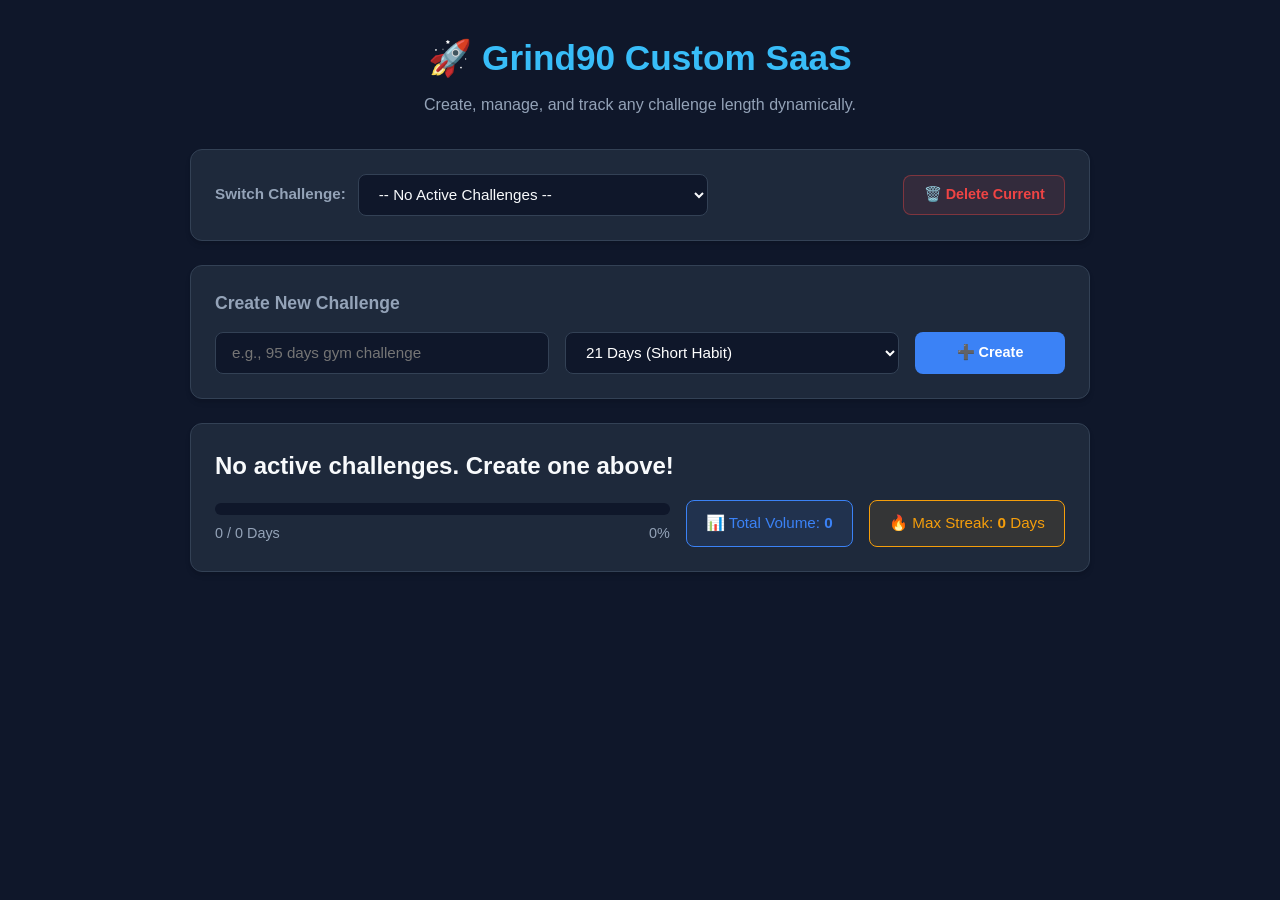
==== index.html @ 7df3acfc "First commit - Grind90 Live Build" ====
<!DOCTYPE html>
<html lang="en">

<head>
    <meta charset="UTF-8">
    <meta name="viewport" content="width=device-width, initial-scale=1.0">
    <title>Grind90 SaaS Tracker</title>
    <link rel="stylesheet" href="style.css">
</head>

<body>

    <div class="app-container">
        <header>
            <h1>🚀 Grind90 Custom SaaS</h1>
            <p>Create, manage, and track any challenge length dynamically.</p>
        </header>

        <div class="selector-card">
            <div class="selector-group">
                <label for="challenge-selector">Switch Challenge:</label>
                <select id="challenge-selector"></select>
            </div>
            <button class="btn btn-danger" id="delete-challenge-btn">🗑️ Delete Current</button>
        </div>

        <div class="create-form">
            <h3>Create New Challenge</h3>
            <div class="form-grid">
                <input type="text" id="new-challenge-name" placeholder="e.g., 95 days gym challenge">
                <select id="new-challenge-days">
                    <option value="21">21 Days (Short Habit)</option>
                    <option value="75">75 Days (Hard Challenge)</option>
                    <option value="90">90 Days (Quarterly Focus)</option>
                    <option value="365">365 Days (Yearly Grind)</option>
                    <!-- <option value="365" data-premium="true">💎 365 Days (Yearly Grind)</option> -->
                    <option value="720" >720 Days (Legends Grind)</option>
                </select>
                <button class="btn btn-primary" id="create-btn">➕ Create</button>
            </div>
        </div>

        <!-- Progress Dashboard Grid Overview -->
        <div class="dashboard-card">
            <h2 id="active-challenge-title">Loading Challenge...</h2>
            <div class="analytics-row">
                <div class="progress-container-box">
                    <div class="progress-bar-bg">
                        <div id="progress-bar" class="progress-bar-fill"></div>
                    </div>
                    <div class="progress-details">
                        <span id="progress-text">0 / 0 Days</span>
                        <span id="progress-percent">0%</span>
                    </div>
                </div>
                <!-- Live Total Volume Counter Added Here -->
                <div class="metric-total-badge">
                    <span>📊 Total Volume: <strong id="total-metric-count">0</strong></span>
                </div>
                <div class="streak-badge">
                    <span>🔥 Max Streak: <strong id="streak-count">0</strong> Days</span>
                </div>
            </div>
        </div>
        <div id="challenge-grid" class="calendar-grid"></div>
    </div>

    <div id="day-modal" class="modal-overlay">
        <div class="modal-box">
            <div class="modal-header">
                <h3 id="modal-title">Update Progress: Day 1</h3>
                <span id="close-modal" class="close-icon">&times;</span>
            </div>
            <div class="modal-body">
                <div class="input-group">
                    <label for="metric-input">Track Metric (e.g., Pages Read, Mins Logged)</label>
                    <input type="number" id="metric-input" placeholder="Enter number value">
                    <p id="autofill-hint" class="hint-text" style="display: none;">
                        💡 Pre-filled automatically from yesterday's value to save you time!
                    </p>
                </div>
                <div class="input-group">
                    <label for="note-input">Daily Log / Reflections</label>
                    <textarea id="note-input" rows="3"
                        placeholder="How did today's session feel? Any roadblocks?"></textarea>
                </div>
            </div>
            <div class="modal-footer">
                <button class="btn btn-secondary" id="clear-day-btn">Clear Day</button>
                <button class="btn btn-primary" id="save-day-btn">Confirm Status</button>
            </div>
        </div>
    </div>
    


    <!-- <div class="selector-card" id="premium-promo-card">
    <span>🚀 Support Grind90 Development & Get Lifetime Access!</span>
    <button id="buy-premium-btn">Support @ ₹99</button>
</div> -->

    

    
    <script src="app.js"></script>

    <!-- <script src="https://checkout.razorpay.com/v1/checkout.js"></script>
    <script src="app.js"></script> -->




</body>

</html>
---- style.css ----
/* ==========================================================================
   1. CORE VARIABLES & ENGINE SETUPS
   ========================================================================== */
:root {
    --bg-dark: #0f172a;
    --card-dark: #1e293b;
    --border-dark: #334155;
    --accent-blue: #3b82f6;
    --accent-green: #10b981;
    --accent-orange: #f59e0b;
    --text-main: #f8fafc;
    --text-muted: #94a3b8;
}

* {
    box-sizing: border-box;
    margin: 0;
    padding: 0;
    font-family: 'Segoe UI', Tahoma, Geneva, Verdana, sans-serif;
}

body {
    background-color: var(--bg-dark);
    color: var(--text-main);
    padding: 2rem 1rem;
    line-height: 1.5;
}

.app-container {
    max-width: 900px;
    margin: 0 auto;
}

header {
    text-align: center;
    margin-bottom: 2rem;
}

header h1 { 
    font-size: 2.2rem; 
    color: #38bdf8; 
    margin-bottom: 0.5rem; 
}

header p { 
    color: var(--text-muted); 
}

/* ==========================================================================
   2. CONTAINERS & LAYOUT BLOCKS (SaaS UX Unified Base)
   ========================================================================== */
.selector-card, .create-form, .dashboard-card {
    background: var(--card-dark);
    border: 1px solid var(--border-dark);
    border-radius: 12px;
    padding: 1.5rem;
    margin-bottom: 1.5rem;
    box-shadow: 0 4px 6px -1px rgba(0, 0, 0, 0.1), 0 2px 4px -1px rgba(0, 0, 0, 0.06);
}

/* Premium Aesthetic Alignment for Switch Challenge Bar */
.selector-card {
    display: flex;
    justify-content: space-between;
    align-items: center;
    gap: 1.5rem;
}

.selector-group {
    display: flex;
    align-items: center;
    gap: 0.75rem;
    flex: 1;
}

.selector-group label {
    font-size: 0.95rem;
    font-weight: 600;
    color: var(--text-muted);
    white-space: nowrap;
}

/* Sleek Dropdown Engine Selector */
.selector-group select {
    width: 100%;
    max-width: 350px;
    background: #0f172a;
    border: 1px solid var(--border-dark);
    color: var(--text-main);
    padding: 0.65rem 1rem;
    border-radius: 8px;
    outline: none;
    font-size: 0.95rem;
    font-weight: 500;
    cursor: pointer;
    transition: border-color 0.2s ease, box-shadow 0.2s ease;
}

.selector-group select:focus {
    border-color: var(--accent-blue);
    box-shadow: 0 0 8px rgba(59, 130, 246, 0.25);
}

/* Create Form Specific Multi-Input Layout Grid - FIXED SASH UX ALIGNMENT */
.create-form h3 {
    font-size: 1.1rem;
    font-weight: 600;
    color: var(--text-muted);
    margin-bottom: 1rem;
}

.create-form .form-grid {
    display: flex;
    align-items: center;
    gap: 1rem;
    width: 100%;
}

.create-form input, .create-form select {
    flex: 2;
    background: #0f172a;
    border: 1px solid var(--border-dark);
    color: white;
    padding: 0.65rem 1rem;
    border-radius: 8px;
    outline: none;
    font-size: 0.95rem;
    font-weight: 500;
    height: 42px; /* Fixed vertical symmetry line */
    transition: border-color 0.2s ease, box-shadow 0.2s ease;
}

.create-form input:focus, .create-form select:focus {
    border-color: var(--accent-blue);
    box-shadow: 0 0 8px rgba(59, 130, 246, 0.25);
}

.create-form .btn-primary {
    flex: 1;
    max-width: 150px;
    height: 42px; /* Matches exact line weight of forms */
    justify-content: center;
}

/* ==========================================================================
   3. GLOBAL BUTTONS SYSTEM (CLEAN UNIFIED ENGINE)
   ========================================================================== */
.btn {
    border: none;
    padding: 0.65rem 1.2rem;
    border-radius: 8px;
    font-weight: 600;
    font-size: 0.9rem;
    cursor: pointer;
    display: inline-flex;
    align-items: center;
    justify-content: center;
    gap: 0.5rem;
    transition: all 0.2s ease;
    white-space: nowrap;
}

.btn-primary {
    background: var(--accent-blue);
    color: white;
}

.btn-primary:hover {
    background: #2563eb;
    transform: translateY(-1px);
}

.btn-secondary {
    background: transparent;
    border: 1px solid var(--border-dark);
    color: var(--text-muted);
}

.btn-secondary:hover {
    background: rgba(255, 255, 255, 0.05);
    color: var(--text-main);
}

/* Aesthetic Minimalist Red Delete Button Fix */
.btn-danger {
    background: rgba(239, 68, 68, 0.1);
    border: 1px solid rgba(239, 68, 68, 0.4);
    color: #ef4444;
}

.btn-danger:hover {
    background: #ef4444;
    color: white;
    border-color: #ef4444;
    box-shadow: 0 4px 12px rgba(239, 68, 68, 0.2);
    transform: translateY(-1px);
}

/* ==========================================================================
   4. ANALYTICS & GRID ENGINE
   ========================================================================== */
.analytics-row {
    display: flex;
    justify-content: space-between;
    align-items: center;
    margin-top: 1rem;
    gap: 1rem;
}

.progress-container-box { 
    flex: 2; 
}

.progress-bar-bg { 
    background: #0f172a; 
    border-radius: 20px; 
    height: 12px; 
    overflow: hidden; 
    margin-bottom: 0.5rem; 
}

.progress-bar-fill { 
    background: var(--accent-blue); 
    width: 0%; 
    height: 100%; 
    transition: width 0.4s ease; 
}

.progress-details { 
    display: flex; 
    justify-content: space-between; 
    font-size: 0.9rem; 
    color: var(--text-muted); 
}

.streak-badge { 
    background: rgba(245, 158, 11, 0.1); 
    border: 1px solid var(--accent-orange); 
    color: var(--accent-orange); 
    padding: 0.7rem 1.2rem; 
    border-radius: 8px; 
    font-size: 0.95rem; 
    font-weight: 500;
}

.metric-total-badge {
    background: rgba(59, 130, 246, 0.1);
    border: 1px solid var(--accent-blue);
    color: var(--accent-blue);
    padding: 0.7rem 1.2rem;
    border-radius: 8px;
    font-size: 0.95rem;
    font-weight: 500;
    white-space: nowrap;
}

/* Calendar Grid Matrix Design */
.calendar-grid {
    display: grid;
    grid-template-columns: repeat(auto-fill, minmax(65px, 1fr));
    gap: 0.75rem;
    margin-top: 2rem;
}

.day-card {
    background: var(--card-dark);
    border: 2px solid var(--border-dark);
    border-radius: 10px;
    aspect-ratio: 1;
    display: flex;
    flex-direction: column;
    justify-content: center;
    align-items: center;
    cursor: pointer;
    font-weight: bold;
    font-size: 1.1rem;
    position: relative;
    transition: all 0.2s ease;
}

.day-card:hover { 
    border-color: var(--accent-blue); 
    transform: translateY(-2px); 
}

.day-card.current-day { 
    border-color: var(--accent-blue); 
    box-shadow: 0 0 12px rgba(59, 130, 246, 0.4); 
}

.day-card.completed { 
    background: rgba(16, 185, 129, 0.15); 
    border-color: var(--accent-green); 
    color: var(--accent-green); 
}

.day-card .indicator { 
    font-size: 0.7rem; 
    color: var(--text-muted); 
    margin-top: 2px; 
}

.day-card.completed .indicator { 
    color: var(--accent-green); 
}

/* ==========================================================================
   5. INTERACTIVE MODAL OVERLAYS
   ========================================================================== */
.modal-overlay { 
    position: fixed; 
    top: 0; 
    left: 0; 
    width: 100%; 
    height: 100%; 
    background: rgba(0, 0, 0, 0.7); 
    display: flex; 
    justify-content: center; 
    align-items: center; 
    visibility: hidden; 
    opacity: 0; 
    transition: all 0.2s ease; 
    z-index: 999; 
}

.modal-overlay.active { 
    visibility: visible; 
    opacity: 1; 
}

.modal-box { 
    background: var(--card-dark); 
    border: 1px solid var(--border-dark); 
    width: 100%; 
    max-width: 450px; 
    border-radius: 12px; 
    padding: 1.5rem; 
}

.modal-header { 
    display: flex; 
    justify-content: space-between; 
    align-items: center; 
    margin-bottom: 1.25rem; 
}

.close-icon { 
    cursor: pointer; 
    font-size: 1.5rem; 
    color: var(--text-muted); 
}

.close-icon:hover {
    color: var(--text-main);
}

.input-group { 
    margin-bottom: 1.25rem; 
}

.input-group label { 
    display: block; 
    font-size: 0.85rem; 
    color: var(--text-muted); 
    margin-bottom: 0.5rem; 
}

.input-group input, .input-group textarea { 
    width: 100%; 
    background: #0f172a; 
    border: 1px solid var(--border-dark); 
    border-radius: 6px; 
    padding: 0.7rem; 
    color: white; 
    outline: none; 
}

.input-group input:focus, .input-group textarea:focus {
    border-color: var(--accent-blue);
}

/* Patrick's Autofill Hint CSS Alert Layout */
.hint-text {
    font-size: 0.78rem;
    color: var(--accent-orange);
    margin-top: 0.5rem;
    font-weight: 500;
}

.modal-footer { 
    display: flex; 
    justify-content: space-between; 
    margin-top: 1.5rem; 
}

/* ==========================================================================
   6. RESPONSIVE DESIGN (MOBILE OPTIMIZATIONS)
   ========================================================================== */
@media (max-width: 680px) {
    .selector-card {
        flex-direction: column;
        align-items: stretch;
    }
    
    .selector-group {
        flex-direction: column;
        align-items: flex-start;
        width: 100%;
    }
    
    .selector-group select {
        max-width: 100%;
    }

    /* Mobile breakdown for Create Form Grid */
    .create-form .form-grid {
        flex-direction: column;
        align-items: stretch;
    }

    .create-form input, .create-form select, .create-form .btn-primary {
        width: 100%;
        max-width: 100%;
        flex: none;
    }
    
    .btn {
        width: 100%;
    }
    
    .analytics-row {
        flex-direction: column;
        align-items: stretch;
        gap: 0.75rem;
    }
}


Premium Promo Card Container Layout
#premium-promo-card {
    display: flex;
    justify-content: space-between;
    align-items: center;
    background: linear-gradient(135deg, #1e293b 0%, #0f172a 100%);
    border: 1px solid rgba(59, 130, 246, 0.2); /* Soft Blue Border Glow */
    padding: 18px 24px;
    border-radius: 12px;
    margin-top: 25px;
    box-shadow: 0 4px 20px rgba(0, 0, 0, 0.3), inset 0 1px 0 rgba(255, 255, 255, 0.05);
    transition: all 0.3s ease;
}

#premium-promo-card:hover {
    border-color: rgba(59, 130, 246, 0.4);
    box-shadow: 0 6px 24px rgba(59, 130, 246, 0.1);
}

/* Premium Text Styling */
/* #premium-promo-card span {
    font-size: 0.95rem;
    font-weight: 500;
    color: #e2e8f0;
    letter-spacing: 0.3px;
    display: flex;
    align-items: center;
    gap: 8px;
} */

/* Premium Upgrade Button */
/* #buy-premium-btn {
    background: linear-gradient(135deg, #f59e0b 0%, #d97706 100%) !important; Rich Amber Gradient */
    /* color: #ffffff !important;
    font-weight: 600 !important;
    padding: 10px 22px !important;
    border-radius: 8px !important;
    border: none !important;
    cursor: pointer;
    box-shadow: 0 4px 12px rgba(217, 119, 6, 0.2);
    transition: transform 0.2s ease, box-shadow 0.2s ease !important;
} */

/* #buy-premium-btn:hover {
    transform: translateY(-1px);
    box-shadow: 0 6px 16px rgba(217, 119, 6, 0.4);
    background: linear-gradient(135deg, #fbbf24 0%, #e11d48 100%) !important; /* Premium Transition on Hover */
/* } */

/* #buy-premium-btn:active {
    transform: translateY(1px); 
} */
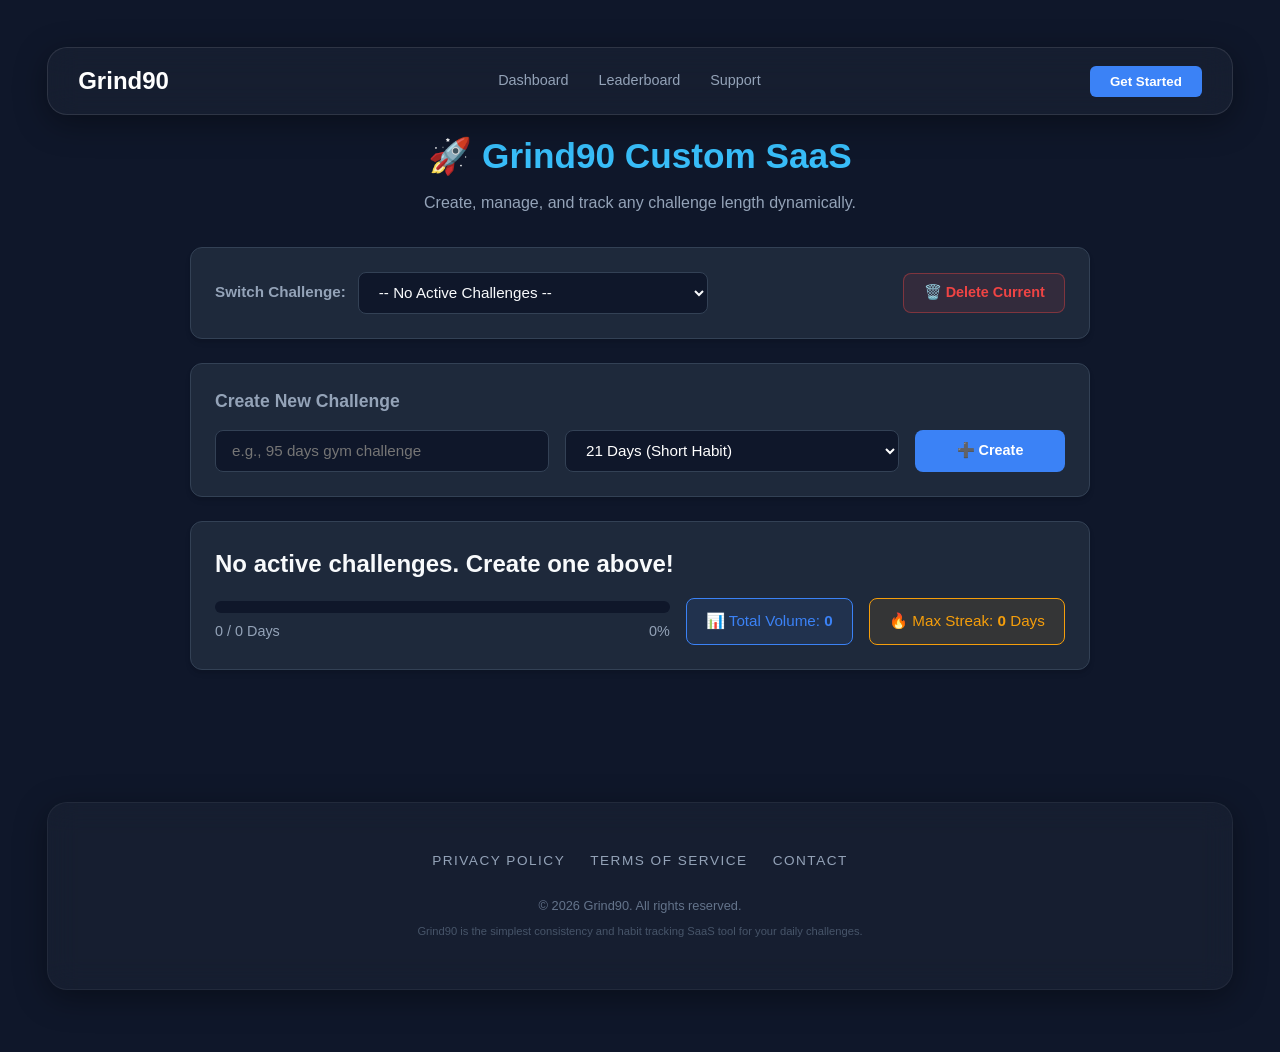
==== commit 3486d5e7: "Initial commit with aesthetic header and footer" ====
--- a/index.html
+++ b/index.html
@@ -6,6 +6,39 @@
     <meta name="viewport" content="width=device-width, initial-scale=1.0">
     <title>Grind90 SaaS Tracker</title>
     <link rel="stylesheet" href="style.css">
+
+    <header class="navbar">
+    <div class="nav-container">
+        <a href="#" class="logo">Grind90</a>
+        <nav class="nav-links">
+            <a href="#">Dashboard</a>
+            <a href="#">Leaderboard</a>
+            <a href="#">Support</a>
+        </nav>
+        <button class="nav-btn">Get Started</button>
+    </div>
+</header>
+
+<!-- Google tag (gtag.js) -->
+<script async src="https://www.googletagmanager.com/gtag/js?id=G-KZGJBYXHKV"></script>
+<script>
+  window.dataLayer = window.dataLayer || [];
+  function gtag(){dataLayer.push(arguments);}
+  gtag('js', new Date());
+
+  gtag('config', 'G-KZGJBYXHKV');
+</script>
+
+<title>Grind90 | The Ultimate SaaS Challenge Tracker</title>
+<meta property="og:title" content="Grind90 | 90-Day Challenge Tracker">
+<meta property="og:description" content="Stop losing track of your streaks. Join the grind!">
+<meta property="og:image" content="https://your-website.com/preview-image.jpg"> <!-- Yahan apni image ka link dalo -->
+<meta property="og:type" content="website">
+<meta name="description" content="Master your consistency with Grind90. A simple, intuitive 90-day challenge tracker to help you build habits and reach your goals faster. Start your grind today!">
+
+
+
+
 </head>
 
 <body>
@@ -91,8 +124,8 @@
             </div>
         </div>
     </div>
+
     
-
 
     <!-- <div class="selector-card" id="premium-promo-card">
     <span>🚀 Support Grind90 Development & Get Lifetime Access!</span>
@@ -106,6 +139,18 @@
 
     <!-- <script src="https://checkout.razorpay.com/v1/checkout.js"></script>
     <script src="app.js"></script> -->
+    <footer class="footer">
+    <div class="footer-container">
+        <div class="footer-links">
+            <a href="#">Privacy Policy</a>
+            <a href="#">Terms of Service</a>
+            <a href="#">Contact</a>
+        </div>
+        <p class="copyright">&copy; 2026 Grind90. All rights reserved.</p>
+        <p class="seo-text">Grind90 is the simplest consistency and habit tracking SaaS tool for your daily challenges.</p>
+    </div>
+</footer>
+
 
 
 
--- a/style.css
+++ b/style.css
@@ -487,4 +487,132 @@
 
 /* #buy-premium-btn:active {
     transform: translateY(1px); 
-} */ +} */ 
+.footer {
+    width: 95%; /* Header ki tarah thoda chota */
+    max-width: 1200px;
+    margin: 100px auto 30px auto; /* Margin top aur bottom adjust kiya */
+    padding: 3rem 2rem;
+    
+    /* Glassmorphism Effect */
+    background: rgba(255, 255, 255, 0.03);
+    backdrop-filter: blur(15px);
+    -webkit-backdrop-filter: blur(15px);
+    
+    border: 1px solid rgba(255, 255, 255, 0.05);
+    border-radius: 20px; /* Rounded corners */
+    
+    display: flex;
+    justify-content: center;
+    box-shadow: 0 8px 32px 0 rgba(0, 0, 0, 0.37);
+}
+
+.footer-container {
+    text-align: center;
+    max-width: 600px;
+}
+
+.footer-links {
+    margin-bottom: 1.5rem;
+    display: flex;
+    justify-content: center;
+    gap: 25px;
+}
+
+.footer-links a {
+    color: #94a3b8;
+    font-size: 0.85rem;
+    text-transform: uppercase;
+    letter-spacing: 1.5px; /* Thoda aur spacing */
+    text-decoration: none;
+    transition: 0.3s;
+}
+
+.footer-links a:hover {
+    color: #3ef63b;
+    text-shadow: 0 0 8px rgba(59, 130, 246, 0.5); /* Glow effect on hover */
+}
+
+.copyright {
+    color: #64748b; /* Thoda brighter */
+    font-size: 0.8rem;
+    margin-bottom: 0.5rem;
+}
+
+.seo-text {
+    color: #475569;
+    font-size: 0.7rem;
+    line-height: 1.6;
+}
+
+/* header ka css style hai */
+
+
+.navbar {
+    width: 95%; /* Thoda sa corner se gap */
+    max-width: 1200px;
+    margin: 15px auto; /* Center mein float karne ke liye */
+    padding: 15px 30px;
+    
+    /* Real Glassmorphism Effect */
+    background: rgba(255, 255, 255, 0.03); /* Extremely light background */
+    backdrop-filter: blur(15px); /* Ye hai আসল magic */
+    -webkit-backdrop-filter: blur(15px); /* Safari support ke liye */
+    
+    border: 1px solid rgba(255, 255, 255, 0.1); /* Subtle light border */
+    border-radius: 20px; /* Rounded corners for that modern feel */
+    
+    position: sticky;
+    top: 15px;
+    z-index: 1000;
+    
+    /* Optional: Subtle shadow for depth */
+    box-shadow: 0 8px 32px 0 rgba(0, 0, 0, 0.37);
+}
+
+.nav-container {
+    width: 100%;
+    max-width: 1200px;
+    display: flex;
+    justify-content: space-between;
+    align-items: center;
+}
+
+.logo {
+    font-size: 1.5rem;
+    font-weight: 800;
+    color: white;
+    text-decoration: none;
+}
+
+.nav-links {
+    display: flex;
+    gap: 30px;
+}
+
+.nav-links a {
+    color: #94a3b8;
+    text-decoration: none;
+    font-size: 0.9rem;
+    transition: 0.3s;
+}
+
+.nav-links a:hover {
+    color: #e63d3d;
+}
+
+.nav-btn {
+    background: #3b82f6;
+    color: white;
+    border: none;
+    padding: 8px 20px;
+    border-radius: 6px;
+    font-weight: 600;
+    cursor: pointer;
+    transition: 0.3s;
+}
+
+.nav-btn:hover {
+    background: #2563eb;
+    transform: scale(1.05);
+}
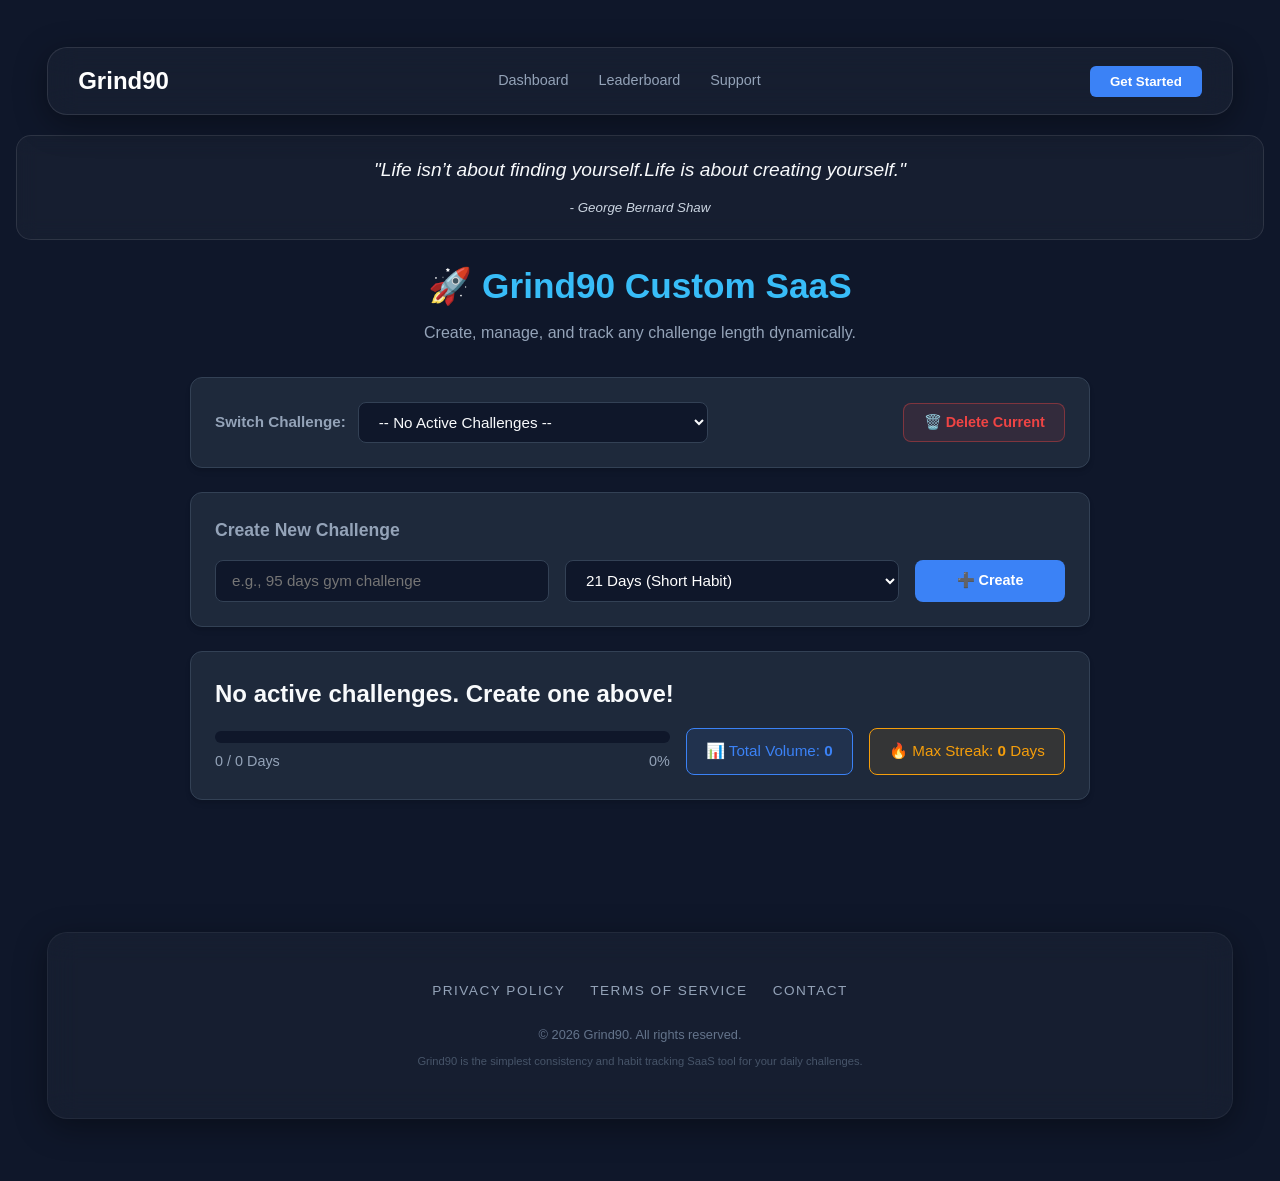
==== commit d9a2cda6: "Fix mobile responsiveness in header and update UI layout" ====
--- a/index.html
+++ b/index.html
@@ -7,34 +7,25 @@
     <title>Grind90 SaaS Tracker</title>
     <link rel="stylesheet" href="style.css">
 
-    <header class="navbar">
-    <div class="nav-container">
-        <a href="#" class="logo">Grind90</a>
-        <nav class="nav-links">
-            <a href="#">Dashboard</a>
-            <a href="#">Leaderboard</a>
-            <a href="#">Support</a>
-        </nav>
-        <button class="nav-btn">Get Started</button>
-    </div>
-</header>
 
-<!-- Google tag (gtag.js) -->
-<script async src="https://www.googletagmanager.com/gtag/js?id=G-KZGJBYXHKV"></script>
-<script>
-  window.dataLayer = window.dataLayer || [];
-  function gtag(){dataLayer.push(arguments);}
-  gtag('js', new Date());
+    <!-- Google tag (gtag.js) -->
+    <script async src="https://www.googletagmanager.com/gtag/js?id=G-KZGJBYXHKV"></script>
+    <script>
+        window.dataLayer = window.dataLayer || [];
+        function gtag() { dataLayer.push(arguments); }
+        gtag('js', new Date());
 
-  gtag('config', 'G-KZGJBYXHKV');
-</script>
+        gtag('config', 'G-KZGJBYXHKV');
+    </script>
 
-<title>Grind90 | The Ultimate SaaS Challenge Tracker</title>
-<meta property="og:title" content="Grind90 | 90-Day Challenge Tracker">
-<meta property="og:description" content="Stop losing track of your streaks. Join the grind!">
-<meta property="og:image" content="https://your-website.com/preview-image.jpg"> <!-- Yahan apni image ka link dalo -->
-<meta property="og:type" content="website">
-<meta name="description" content="Master your consistency with Grind90. A simple, intuitive 90-day challenge tracker to help you build habits and reach your goals faster. Start your grind today!">
+    <title>Grind90 | The Ultimate SaaS Challenge Tracker</title>
+    <meta property="og:title" content="Grind90 | 90-Day Challenge Tracker">
+    <meta property="og:description" content="Stop losing track of your streaks. Join the grind!">
+    <meta property="og:image" content="https://your-website.com/preview-image.jpg">
+    <!-- Yahan apni image ka link dalo -->
+    <meta property="og:type" content="website">
+    <meta name="description"
+        content="Master your consistency with Grind90. A simple, intuitive 90-day challenge tracker to help you build habits and reach your goals faster. Start your grind today!">
 
 
 
@@ -42,6 +33,33 @@
 </head>
 
 <body>
+    <header class="navbar">
+        <div class="nav-container">
+            <a href="#" class="logo">Grind90</a>
+            <nav class="nav-links">
+                <a href="#">Dashboard</a>
+                <a href="leaderboard.html">Leaderboard</a>
+                <a href="contacts.html">Support</a>
+            </nav>
+            <button class="nav-btn" onclick="document.querySelector('.create-form').scrollIntoView({behavior: 'smooth'})">
+    Get Started
+</button>
+        </div>
+    </header>
+
+    <div class="quote-card" id="quote-box">
+    <p id="quote-text">"Loading your motivation..."</p>
+    <small id="quote-author">- Grind90</small>
+</div>
+
+
+
+
+
+
+
+
+
 
     <div class="app-container">
         <header>
@@ -67,7 +85,7 @@
                     <option value="90">90 Days (Quarterly Focus)</option>
                     <option value="365">365 Days (Yearly Grind)</option>
                     <!-- <option value="365" data-premium="true">💎 365 Days (Yearly Grind)</option> -->
-                    <option value="720" >720 Days (Legends Grind)</option>
+                    <option value="720">720 Days (Legends Grind)</option>
                 </select>
                 <button class="btn btn-primary" id="create-btn">➕ Create</button>
             </div>
@@ -125,31 +143,33 @@
         </div>
     </div>
 
-    
+
+
 
     <!-- <div class="selector-card" id="premium-promo-card">
     <span>🚀 Support Grind90 Development & Get Lifetime Access!</span>
     <button id="buy-premium-btn">Support @ ₹99</button>
 </div> -->
 
-    
 
-    
+
+
     <script src="app.js"></script>
 
     <!-- <script src="https://checkout.razorpay.com/v1/checkout.js"></script>
     <script src="app.js"></script> -->
     <footer class="footer">
-    <div class="footer-container">
-        <div class="footer-links">
-            <a href="#">Privacy Policy</a>
-            <a href="#">Terms of Service</a>
-            <a href="#">Contact</a>
+        <div class="footer-container">
+            <div class="footer-links">
+                <a href="privacy.html">Privacy Policy</a>
+                <a href="terms.html">Terms of Service</a>
+                <a href="contacts.html">Contact</a>
+            </div>
+            <p class="copyright">&copy; 2026 Grind90. All rights reserved.</p>
+            <p class="seo-text">Grind90 is the simplest consistency and habit tracking SaaS tool for your daily
+                challenges.</p>
         </div>
-        <p class="copyright">&copy; 2026 Grind90. All rights reserved.</p>
-        <p class="seo-text">Grind90 is the simplest consistency and habit tracking SaaS tool for your daily challenges.</p>
-    </div>
-</footer>
+    </footer>
 
 
 
--- a/style.css
+++ b/style.css
@@ -615,4 +615,100 @@
 .nav-btn:hover {
     background: #2563eb;
     transform: scale(1.05);
+}
+
+
+/* Mobile screen ke liye navigation fix */
+@media (max-width: 600px) {
+    .navbar .nav-container {
+        flex-direction: column; /* Items ko ek ke niche ek stack karo */
+        gap: 10px;
+        text-align: center;
+    }
+
+    .nav-links {
+        display: flex;
+        gap: 15px;
+        justify-content: center;
+        font-size: 0.9rem;
+    }
+
+    .logo {
+        margin-bottom: 5px;
+    }
+}
+
+.create-form {
+    scroll-margin-top: 100px; /* Header ki height ke hisaab se adjust karo */
+}
+ 
+/* leaderboard ke lie header me */
+
+/* .leaderboard-table {
+    width: 100%;
+    border-collapse: collapse;
+    color: white;
+}
+
+.leaderboard-table th, .leaderboard-table td {
+    padding: 15px;
+    text-align: left;
+    border-bottom: 1px solid #334155;
+}
+
+.leaderboard-table th { color: #3b82f6; } */
+
+.coming-soon-container {
+    display: flex;
+    justify-content: center;
+    align-items: center;
+    min-height: 400px;
+}
+
+.glow-card {
+    background: rgba(255, 255, 255, 0);
+    padding: 40px;
+    border-radius: 20px;
+    border: 1px solid rgba(255, 255, 255, 0.1);
+    text-align: center;
+}
+
+.pulse-text {
+    color: #e6f63b;
+    animation: pulse 2s infinite;
+}
+
+@keyframes pulse {
+    0% { opacity: 0.6; }
+    50% { opacity: 1; }
+    100% { opacity: 0.6; }
+}
+
+.loader-dots span {
+    animation: bounce 1.4s infinite both;
+    font-size: 2rem;
+}
+
+@keyframes bounce {
+    0%, 80%, 100% { transform: translateY(0); }
+    40% { transform: translateY(-10px); }
+}
+
+/* dashboard motivation */
+.quote-card {
+    background: rgba(255, 255, 255, 0.03);
+    backdrop-filter: blur(10px);
+    border: 1px solid rgba(255, 255, 255, 0.1);
+    padding: 20px;
+    border-radius: 15px;
+    margin: 20px 0;
+    text-align: center;
+    color: #cbd5e1;
+    font-style: italic;
+}
+
+#quote-text {
+    font-size: 1.2rem;
+    margin-bottom: 10px;
+    color: #f8fafc;
 }
